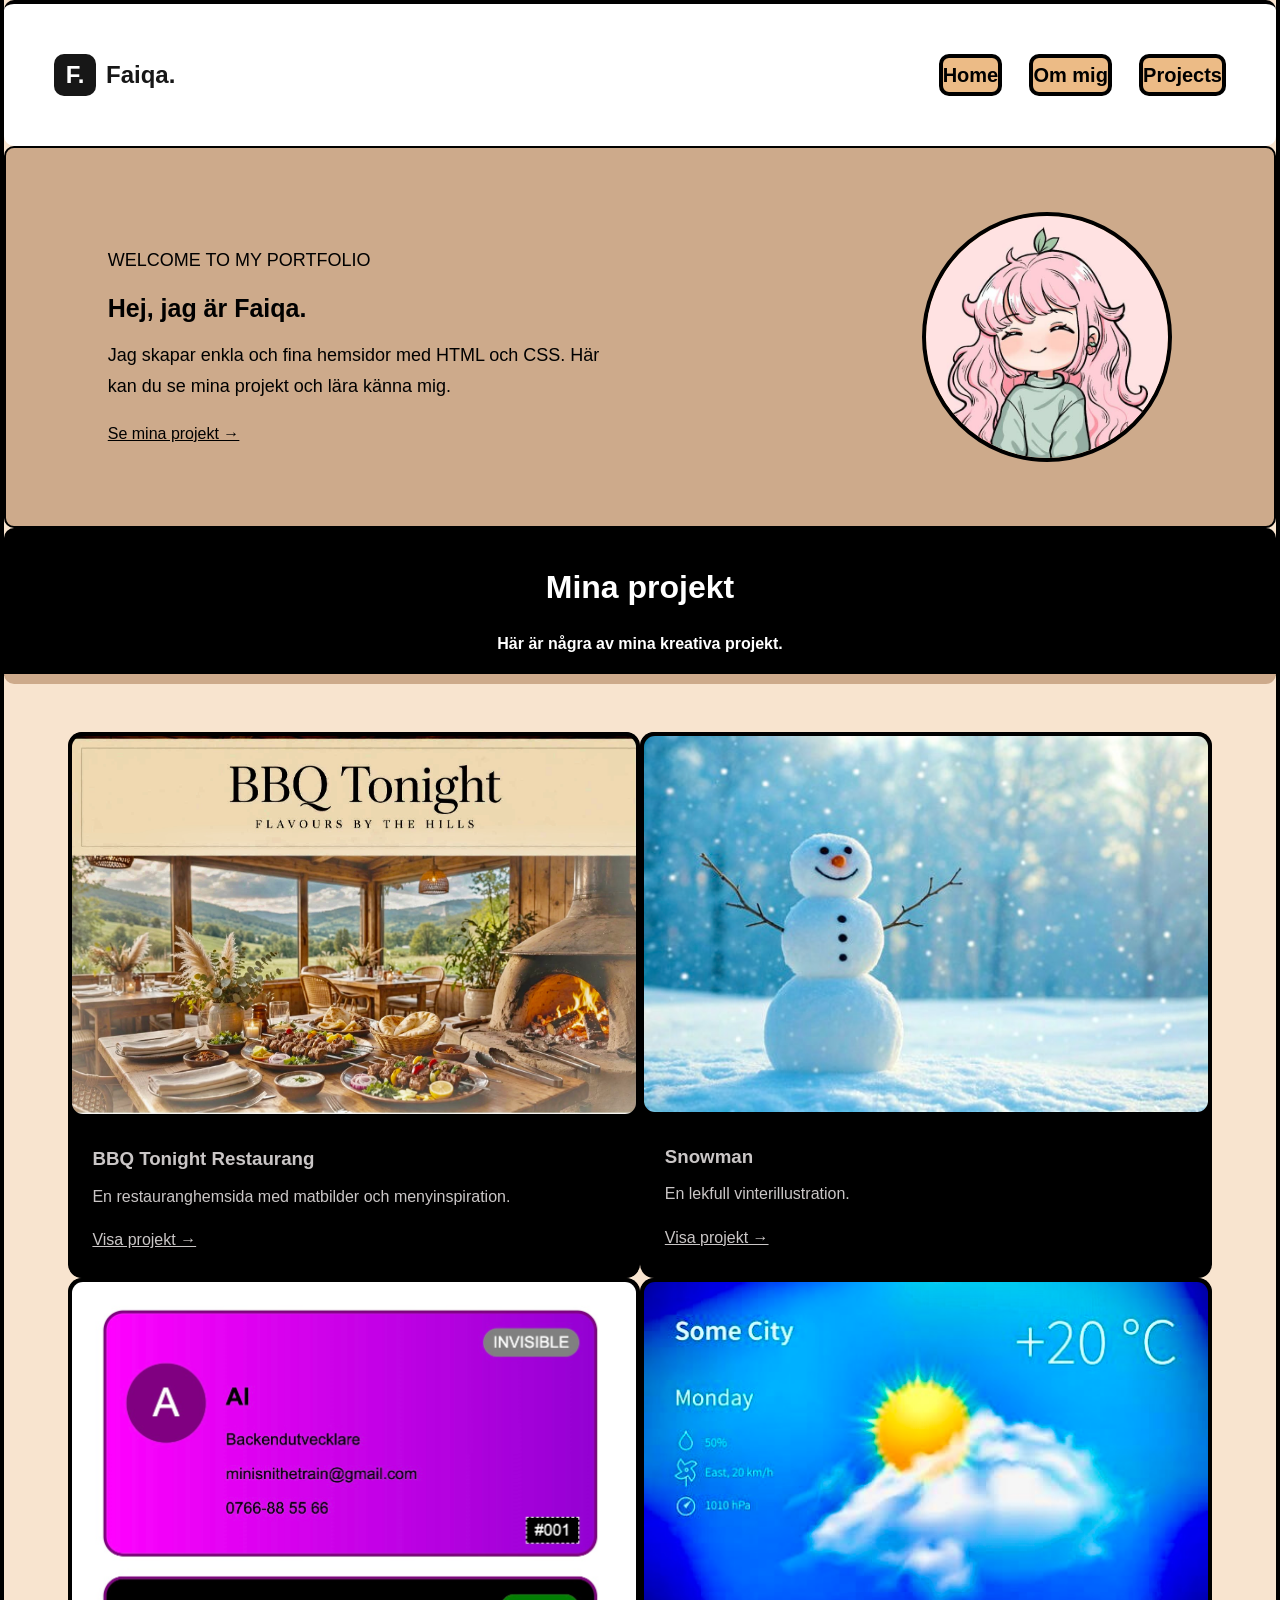
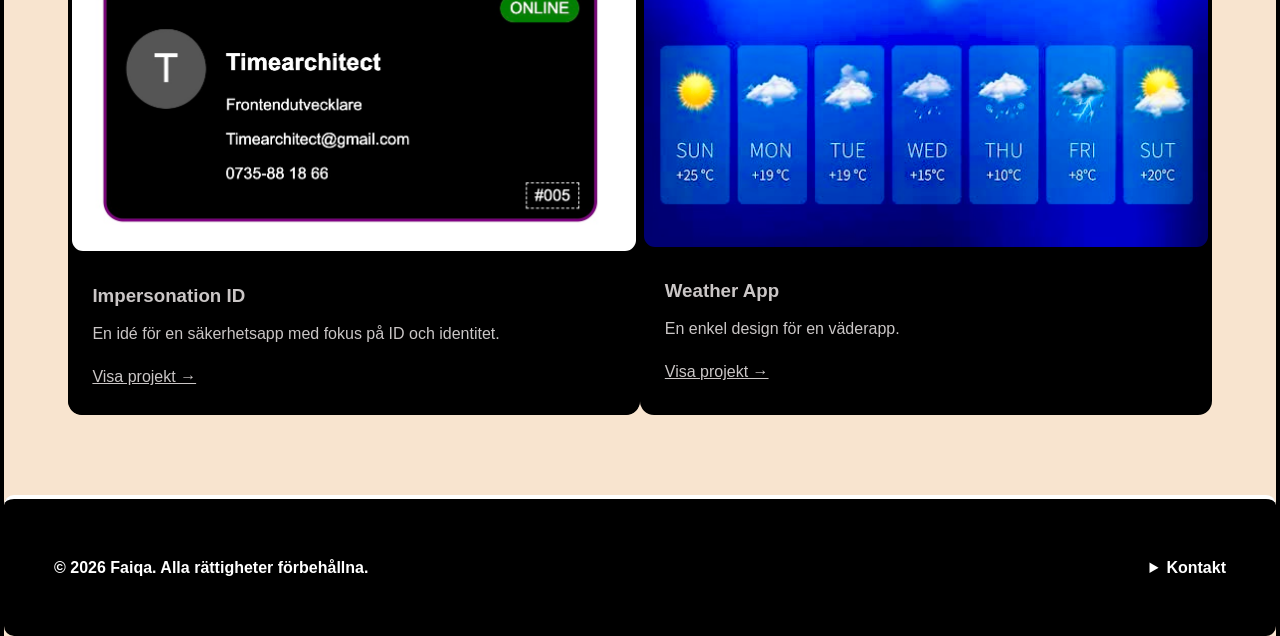
==== index.html @ 375c8a78 "first commit" ====
<!DOCTYPE html>
<html lang="en">
<head>
    <meta charset="UTF-8">
    <meta name="viewport" content="width=device-width, initial-scale=1.0">
    <meta name="description" content="Faiqa's portfolio showcasing web design and HTML and CSS projects.">
    <title>Faiqa | Portfolio</title>
    <link rel="icon" type="image/svg+xml" href="favicon.svg">
    <link rel="stylesheet" href="style.css">
</head>
<body>

<header>
    <a href="index.html" class="logo">
        <span class="logo-icon">F.</span>
        <span>Faiqa.</span>
    </a>


    <nav>
        <a href="index.html" aria-current="page">Home</a>
        <a href="about.html">Om mig</a>
        <a href="index.html">Projects</a>
    </nav>
</header>

<main>
    <section class="hero">
    <div class="hero-text">
        <p>WELCOME TO MY PORTFOLIO</p>
        <h1>Hej, jag är Faiqa.</h1>
        <p>
            Jag skapar enkla och fina hemsidor med HTML och CSS.
            Här kan du se mina projekt och lära känna mig.
        </p>
        <a class="project-link" href="index.html">
            Se mina projekt →
        </a>
    </div>

    <div class="profile-pic">
        <img src="images.jpeg" alt="Min profilbild">
    </div>
</section>

    <section id="projects">
        <div style="padding: 2rem 5% 0; background: black; border-radius: 10px; border-bottom:10px solid #cdaa8b;">
            <h2 class="section-title">Mina projekt</h2>
            <p style="text-align: center; color: white; font-weight: bold;">Här är några av mina kreativa projekt.</p>
        </div>

        <div class="gallery">
            <article class="card">
                <a href="Bbq tonight.html">
                    <img src="image1.jpg" alt="BBQ Tonight restaurangprojekt">
                </a>
                <div class="card-content">
                    <h3>BBQ Tonight Restaurang</h3>
                    <p>En restauranghemsida med matbilder och menyinspiration.</p>
                    <a class="project-link" href="Bbq tonight.html">Visa projekt →</a>
                </div>
            </article>
            <article class="card">
                <a href="snowman.html">
                    <img src="images3.jpg" alt="Snowman vinterillustration">
                </a>
                <div class="card-content">
                    <h3>Snowman</h3>
                    <p>En lekfull vinterillustration.</p>
                    <a class="project-link" href="snowman.html">Visa projekt →</a>
                </div>
            </article>

            <article class="card">
                <a href="id card.html">
                    <img src="imagee2.jpeg" alt="ID Card appdesign" style="width: 100%;height: 100%;">
                </a>
                <div class="card-content">
                    <h3>Impersonation ID</h3>
                    <p>En idé för en säkerhetsapp med fokus på ID och identitet.</p>
                    <a class="project-link" href="id card.html">Visa projekt →</a>
                </div>
            </article>


            <article class="card">
                <a href="weather.html">
                    <img src="images4.jpeg" alt="Weather app design">
                </a>
                <div class="card-content">
                    <h3>Weather App</h3>
                    <p>En enkel design för en väderapp.</p>
                    <a class="project-link" href="weather.html">Visa projekt →</a>
                </div>
            </article>
        </div>
    </section>
</main>

<footer>
    
    <p>© 2026 Faiqa. Alla rättigheter förbehållna.</p>
       <details> 
        <summary>Kontakt</summary>
           <p class="contact-item">
            <img src="mail icon.webp" class="contact-icon" alt="Email">
            <a href="mailto:faiqaa12@gmail.com">faiqaa12@gmail.com</a>
        </p>

        <p class="contact-item">
            <img src="telephone icon.webp" class="contact-icon" alt="Telefon">
            <a href="tel:0746448833">0746 44 88 33</a>
        </p>
    </details>
</footer>

</body>
</html>
---- style.css ----
* {
    box-sizing: border-box;
}

html {
    scroll-behavior: smooth;
}

body {
    margin: 0;
    font-family: Arial, Helvetica, sans-serif;
    color: var(--text-color);
    line-height: 1.7;
    background: #f8e4cf;
    border-left: 4px solid black;
    border-right: 4px solid black;
}

a {
    color: inherit;
}

img {
    display: block;
    max-width: 100%;
}

header {
    position: sticky;
    top: 0;
    z-index: 100;
    display: flex;
    align-items: center;
    justify-content: space-between;
    gap: 1rem;
    padding: 50px;
    background: #ffffff;
    border-top: 4px solid black;
    border-radius: 10px;
}

header h2 {
    margin: 0;
    color: var(--main-color);
    font-size: 1.5rem;
}
.logo {
    display: flex;
    align-items: center;
    gap: 10px;
    color: #171717;
    text-decoration: none;
    font-size: 1.5rem;
    font-weight: bold;
}

.logo-icon {
    display: flex;
    align-items: center;
    justify-content: center;
    width: 42px;
    height: 42px;
    border-radius: 10px;
    background: #171717;
    color: white;
    font-size: 1.5rem;
}

.logo:hover {
    color: #b68b5c;
}
nav {
    display: flex;
    align-items: center;
    gap: 1.7rem;
}

nav a {
    text-decoration: none;
    font-weight: 600;
    font-size: 20px;
    font-weight: bold;
    transition: color 0.3s;
    background: #ecbb86;
    border-radius: 10px;
    border: 4px solid black;
}

nav a:hover,
nav a:focus-visible {
    color: #ecbb86;
    background: #333333;
}
.hero {
     min-height: 360px;
    display: flex;
    align-items: center;
    justify-content: space-between;
    gap: 40px;
    padding: 4rem 8%;
    background:#cdaa8b;
   border: 2px solid black;
    border-radius: 10px;
}

.hero h1 {
    max-width: 700px;
    margin: 0 0 1rem;
    color: black;
    font-size: 25px;
    line-height: 1.15;
}

.hero p {
    max-width: 500px;
    font-size: 18px;
   color: black;
} 
.profile-pic {
    width: 250px;
    height: 250px;
    border-radius: 50%;
    overflow: hidden;
    border: 4px solid black;
    flex-shrink: 0;
}

.profile-pic img {
    width: 100%;
    height: 100%;
    object-fit: cover;
    border-radius: 50%;
    transition: transform 0.5s ease;
}

.profile-pic img:hover {
    transform: scale(1.1);
}

.section-title {
    margin: 0 0 0.5rem;
    color: black;
    font-size: 2rem;
    text-align: center;
    color: white;
    font-weight: bold;
}

.gallery {
    display: grid;
    grid-template-columns: repeat(2, minmax(0, 1fr));
    gap: var(--distance);
    padding: 3rem 5%;
    max-width: 1300px;
    margin: auto;
}

.card {
    overflow: hidden;
    background:black;
    color: rgb(202, 198, 198);
    border-radius: 14px;
    box-shadow: var(--shadow);
    transition: transform 0.3s, box-shadow 0.3s;
}

.card:hover {
    transform: translateY(-5px);
    box-shadow: 0 14px 32px rgba(0, 0, 0, 0.1);
}

.card > a {
    display: block;
    overflow: hidden;
    border:4px solid black;
    border-radius: 15px;
}

.card img {
    width: 100%;
    height: 100%;
    object-fit: cover;
    transition: transform 0.4s;
}

.card:hover img {
    transform: scale(1.03);
}

.card-content {
    padding: 1.3rem;
    border: 4px solid black;
    border-radius: 15px;
}

.card h3 {
    margin: 0 0 0.5rem;
    color:rgb(202, 198, 198);
}

.card p {
    margin: 0 0 1rem;
}
.project-layout .project-link {
    display: inline-block;
    margin-top: 15px;
    margin-right: 10px;
    padding: 12px 22px;
    background-color: black;
    color:#875422; 
    text-decoration: none;
    font-size: 16px;
    font-weight: 600;
    border-radius: 8px;
    border: 2px solid #222;
    transition: all 0.3s ease;
}


.project-layout .project-link:hover {
    background-color: white;
    color: #222;
    transform: translateY(-3px);
    box-shadow: 0 5px 12px rgba(0, 0, 0, 0.2);
}

.project-layout {
    display: flex;
    flex-direction: column;
    gap: 50px;
    padding: 50px;
    max-width: 800px;
    margin: auto;
    background: #cdaa8b;
    border: 2px solid black;
    border-radius: 12px;
}
.big-img {
    width: 100%;
    height: 500px;
    object-fit: cover;
    border-radius: 10px;
    border: 2px solid black;
}

.small-images {
    display: grid;
    grid-template-columns: repeat(3, minmax(0, 1fr));
    gap: 2rem;;
}

.small-images img {
    width: 100%;
    height: 100%;
    object-fit: cover;
    border-radius: 15px;
    border: 4px solid black;
    transition: transform 0.5s ease;
}
.small-images img:hover {
    transform: scale(1.1);
}

.about-text {
    max-width: 760px;
}

footer {
    display: flex;
    justify-content: space-between;
    align-items: center;
    flex-wrap: wrap;
    gap: 1rem;
    padding: 50px;
    margin-top: 2rem;
    background: black;
    border-top: 4px solid #ffffff;
    border-radius: 10px;
}

footer p {
    margin: 0.3rem 0;
    font-size: 16px;
    font-weight: bold;
    color: white;
}
footer p:hover{
    color: #6b492b;
}

details summary {
    cursor: pointer;
    font-weight: bold;
    color: white;
}
.contact-item {
    display: flex;
    align-items: center;
    gap: 8px;
}
.contact-icon {
    width: 22px;
    height: 22px;
    object-fit:cover;
    border: 2px solid #6b492b;
    border-radius: 50%;
    margin-right: 8px;
}

@media (max-width: 700px) {
    header {
        padding: 10px;
    }

    .hamburger {
        display: block;
    }
        nav {
    display: flex;
    align-items: center;
    gap: 15px;
}
    nav a {
        padding: 10pxpx;
        border-bottom: 1px solid #eeeeee;
    }

    .menu-toggle:checked ~ nav {
        display: flex;
    }

    .gallery {
        grid-template-columns: 1fr;
        padding: 2rem 5%;
    }

    .card img {
        height: 250px;
    }

    .hero {
        min-height: 300px;
        padding: 3rem 5%;
    }
    .profile-pic {
    width: 200px;
    height: 200px;
    border-radius: 50%;
    
}
.hero h1 {
    max-width: 500px;
    margin: 0 0 1rem;
    font-size: 18px;
    line-height: 1.15;
}

.hero p {
    max-width: 500px;
    font-size: 14px;
   
} 
    .project-layout {
        padding: 2rem 5%;
    }

    .small-images {
        grid-template-columns: 1fr;
    }

    .small-images img {
        height: 230px;
    }

    footer {
        align-items: flex-start;
        flex-direction: column;
    }
}
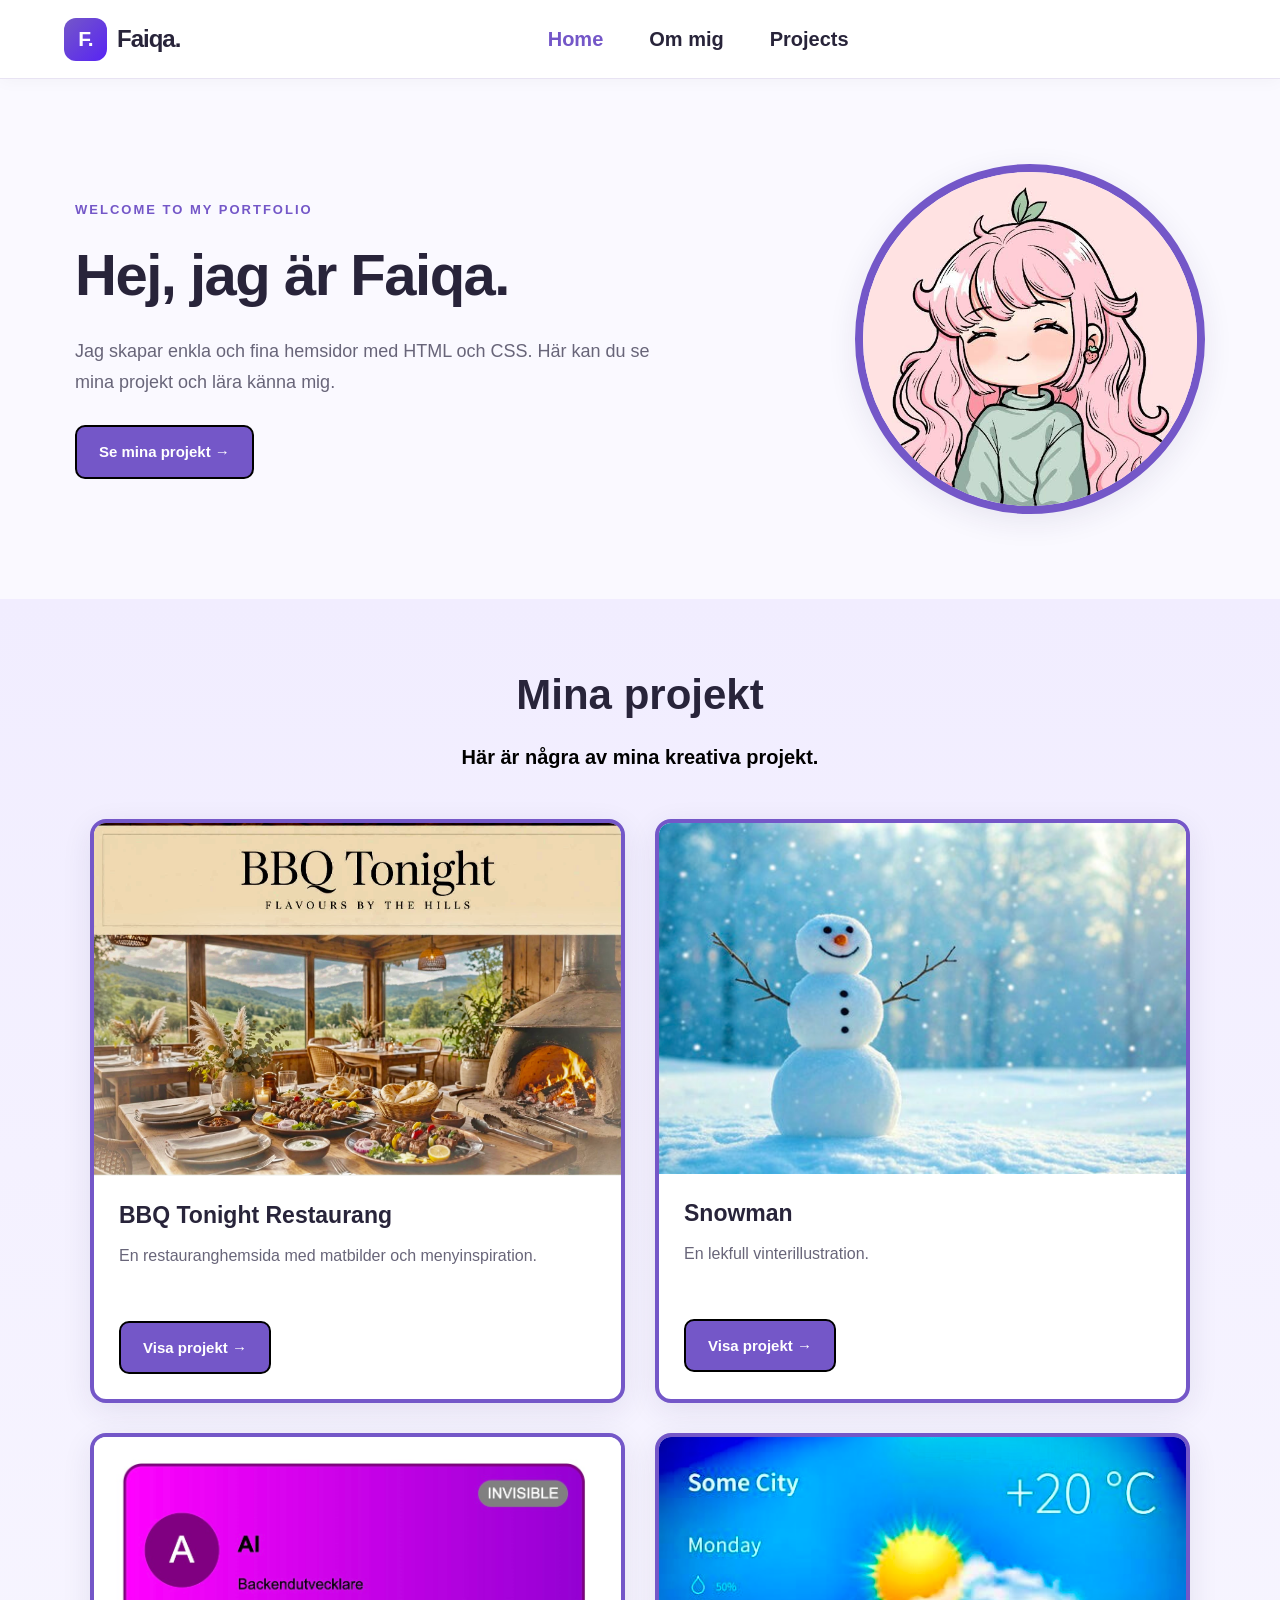
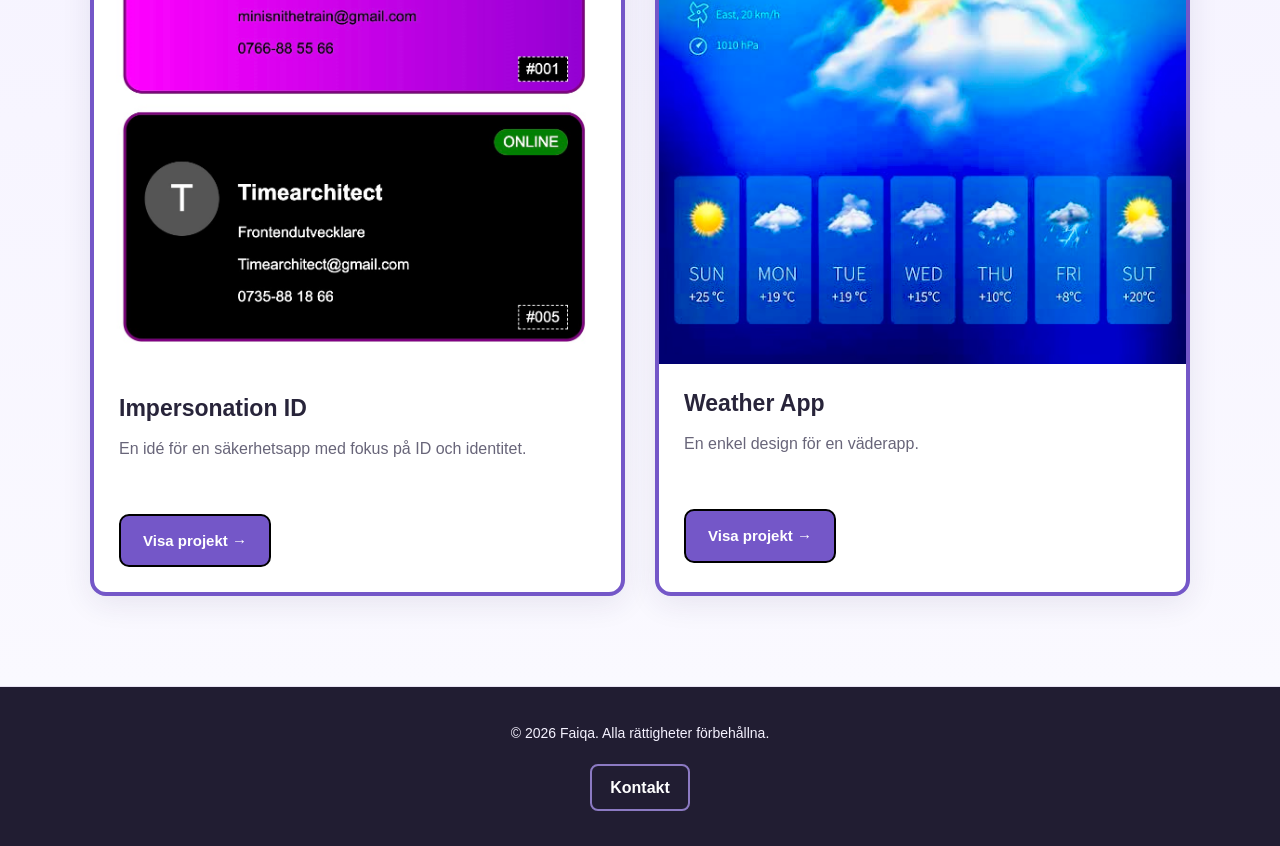
==== commit 1d003fce: "fixed mer" ====
--- a/index.html
+++ b/index.html
@@ -1,119 +1,139 @@
-
 <!DOCTYPE html>
-<html lang="en">
+<html lang="sv">
 <head>
     <meta charset="UTF-8">
     <meta name="viewport" content="width=device-width, initial-scale=1.0">
     <meta name="description" content="Faiqa's portfolio showcasing web design and HTML and CSS projects.">
+
     <title>Faiqa | Portfolio</title>
     <link rel="icon" type="image/svg+xml" href="favicon.svg">
+    <!-- Bootstrap CSS -->
+    <link
+        href="https://cdn.jsdelivr.net/npm/bootstrap@5.3.3/dist/css/bootstrap.min.css" rel="stylesheet">
     <link rel="stylesheet" href="style.css">
 </head>
 <body>
 
-<header>
-    <a href="index.html" class="logo">
-        <span class="logo-icon">F.</span>
-        <span>Faiqa.</span>
-    </a>
-
-
-    <nav>
-        <a href="index.html" aria-current="page">Home</a>
-        <a href="about.html">Om mig</a>
-        <a href="index.html">Projects</a>
+   <header class="site-header">
+    <nav class="navbar navbar-expand-md" aria-label="Huvudmeny">
+        <div class="container-fluid">
+            <a href="index.html" class="logo">
+                <span class="logo-icon">F.</span>
+                <span>Faiqa.</span>
+            </a>
+            <button
+                class="navbar-toggler hamburger"
+                type="button"
+                data-bs-toggle="collapse"
+                data-bs-target="#mainNavbar"
+                aria-controls="mainNavbar"
+                aria-expanded="false"
+                aria-label="Öppna eller stäng menyn">
+                <span class="navbar-toggler-icon"></span>
+            </button>
+            <div class="collapse navbar-collapse" id="mainNavbar">
+                <ul class="navbar-nav mx-auto topnav">
+                    <li class="nav-item"> <a class="nav-link" href="index.html" aria-current="page">Home</a></li>
+            <li class="nav-item"> <a class="nav-link" href="about.html">Om mig</a> </li>
+            <li class="nav-item"> <a class="nav-link" href="index.html">Projects</a></li>
+                </ul>
+            </div>
+        </div>
     </nav>
 </header>
 
-<main>
-    <section class="hero">
-    <div class="hero-text">
-        <p>WELCOME TO MY PORTFOLIO</p>
-        <h1>Hej, jag är Faiqa.</h1>
-        <p>
-            Jag skapar enkla och fina hemsidor med HTML och CSS.
-            Här kan du se mina projekt och lära känna mig.
-        </p>
-        <a class="project-link" href="index.html">
-            Se mina projekt →
-        </a>
-    </div>
+    <main>
+        <section class="hero">
+            <div class="hero-text">
+                <p class="hero-label">WELCOME TO MY PORTFOLIO</p>
+                <h1>Hej, jag är Faiqa.</h1>
+                <p>Jag skapar enkla och fina hemsidor med HTML och CSS.
+                    Här kan du se mina projekt och lära känna mig. </p>
 
-    <div class="profile-pic">
-        <img src="images.jpeg" alt="Min profilbild">
-    </div>
-</section>
+                <a class="project-link" href="#projects"> Se mina projekt → </a>
+            </div>
+            <div class="profile-pic"> <img src="images.jpeg" alt="Faiqas profilbild"> </div>
+        </section>
 
-    <section id="projects">
-        <div style="padding: 2rem 5% 0; background: black; border-radius: 10px; border-bottom:10px solid #cdaa8b;">
-            <h2 class="section-title">Mina projekt</h2>
-            <p style="text-align: center; color: white; font-weight: bold;">Här är några av mina kreativa projekt.</p>
-        </div>
+        <section id="projects">
+        <div class="projects-heading">
+        <h2 class="section-title">Mina projekt</h2>
+        <p style=" color: black; font-size: 20px; text-align: center; font-weight: bold;">
+                    Här är några av mina kreativa projekt.
+                </p>
+            </div>
+       <div class="gallery">
 
-        <div class="gallery">
-            <article class="card">
-                <a href="Bbq tonight.html">
-                    <img src="image1.jpg" alt="BBQ Tonight restaurangprojekt">
-                </a>
-                <div class="card-content">
+                <article class="card">
+                <a href="Bbq tonight.html" class="card-image-link">
+                <img src="image1.jpg" alt="BBQ Tonight restaurangprojekt">
+                    </a>
+                    <div class="card-content">
                     <h3>BBQ Tonight Restaurang</h3>
-                    <p>En restauranghemsida med matbilder och menyinspiration.</p>
-                    <a class="project-link" href="Bbq tonight.html">Visa projekt →</a>
-                </div>
-            </article>
-            <article class="card">
-                <a href="snowman.html">
-                    <img src="images3.jpg" alt="Snowman vinterillustration">
-                </a>
-                <div class="card-content">
-                    <h3>Snowman</h3>
-                    <p>En lekfull vinterillustration.</p>
-                    <a class="project-link" href="snowman.html">Visa projekt →</a>
-                </div>
-            </article>
+                <p> En restauranghemsida med matbilder och menyinspiration.</p>
+             <a class="project-link" href="Bbq tonight.html">  Visa projekt →</a>
+           </div>
+        </article>
 
             <article class="card">
-                <a href="id card.html">
-                    <img src="imagee2.jpeg" alt="ID Card appdesign" style="width: 100%;height: 100%;">
-                </a>
-                <div class="card-content">
-                    <h3>Impersonation ID</h3>
-                    <p>En idé för en säkerhetsapp med fokus på ID och identitet.</p>
-                    <a class="project-link" href="id card.html">Visa projekt →</a>
-                </div>
-            </article>
+           <a href="snowman.html" class="card-image-link">
+            <img src="images3.jpg" alt="Snowman vinterillustration">
+                    </a>
+              <div class="card-content">
+             <h3>Snowman</h3>
+             <p> En lekfull vinterillustration.</p>
+             <a class="project-link" href="snowman.html"> Visa projekt → </a>
+           </div>
+        </article>
 
+        <article class="card">
+         <a href="id card.html" class="card-image-link">
+        <img src="imagee2.jpeg" alt="ID Card appdesign">
+            </a>
+            <div class="card-content">
+           <h3>Impersonation ID</h3>
+         <p> En idé för en säkerhetsapp med fokus  på ID och identitet.</p>
+        <a class="project-link" href="id card.html"> Visa projekt → </a>
+          </div>
+         </article>
 
-            <article class="card">
-                <a href="weather.html">
-                    <img src="images4.jpeg" alt="Weather app design">
-                </a>
-                <div class="card-content">
-                    <h3>Weather App</h3>
-                    <p>En enkel design för en väderapp.</p>
-                    <a class="project-link" href="weather.html">Visa projekt →</a>
-                </div>
-            </article>
-        </div>
-    </section>
-</main>
+          <article class="card">
+          <a href="weather.html" class="card-image-link">
+           <img src="images4.jpeg" alt="Weather app design">
+             </a>
+           <div class="card-content">
+          <h3>Weather App</h3>
+         <p> En enkel design för en väderapp.</p>
+        <a class="project-link" href="weather.html"> Visa projekt → </a>
+      </div>
+     </article>
+    </div>
+        </section>
+    </main>
+    
+    <footer id="contact">
+          <p>© 2026 Faiqa. Alla rättigheter förbehållna.</p>
+    <details>
+       <summary>Kontakt</summary>
+       <div class="contact-details">
 
-<footer>
-    
-    <p>© 2026 Faiqa. Alla rättigheter förbehållna.</p>
-       <details> 
-        <summary>Kontakt</summary>
-           <p class="contact-item">
-            <img src="mail icon.webp" class="contact-icon" alt="Email">
-            <a href="mailto:faiqaa12@gmail.com">faiqaa12@gmail.com</a>
-        </p>
+       <p class="contact-item">
+      <img src="mail icon.webp" class="contact-icon" alt="mail">
+     <a href="mailto:faiqaa12@gmail.com">faiqaa12@gmail.com</a>
+    </p>
 
-        <p class="contact-item">
-            <img src="telephone icon.webp" class="contact-icon" alt="Telefon">
-            <a href="tel:0746448833">0746 44 88 33</a>
-        </p>
-    </details>
-</footer>
+    <p class="contact-item">
+    <img src="telephone icon.webp"class="contact-icon" alt="telephone">
+     <a href="tel:0746448833">0746 44 88 33</a>
+     </p>
+  </div>
+   </details>
+    </footer>
+
+    <!-- Bootstrap JavaScript -->
+    <script
+        src="https://cdn.jsdelivr.net/npm/bootstrap@5.3.3/dist/js/bootstrap.bundle.min.js">
+    </script>
 
 </body>
 </html>
--- a/style.css
+++ b/style.css
@@ -1,384 +1,557 @@
-
-
+:root {
+    --primary-color: #7457c8;
+    --primary-dark: #5940a5;
+    --secondary-color: #f1edff;
+    --background-color: #faf9ff;
+    --text-color: #28243a;
+    --muted-color: #686579;
+    --white-color: #ffffff;
+    --border-color: #e8e3f3;
+    --shadow: 0 8px 30px rgba(47, 35, 87, 0.09);
+    --border-radius: 16px;
+}
 * {
+    margin: 0;
+    padding: 0;
     box-sizing: border-box;
 }
-
 html {
     scroll-behavior: smooth;
-}
-
+    scroll-padding-top: 90px;
+}
 body {
-    margin: 0;
     font-family: Arial, Helvetica, sans-serif;
+    background-color: var(--background-color);
     color: var(--text-color);
     line-height: 1.7;
-    background: #f8e4cf;
-    border-left: 4px solid black;
-    border-right: 4px solid black;
-}
-
-a {
-    color: inherit;
-}
-
+    overflow-wrap: break-word;
+}
 img {
     display: block;
     max-width: 100%;
-}
-
-header {
+    height: auto;
+}
+a {
+    color: var(--primary-color);
+    text-decoration: none;
+    transition: color 0.3s ease;
+}
+a:hover {
+    color: var(--primary-dark);
+}
+a:focus-visible,
+button:focus-visible,
+summary:focus-visible {
+    outline: 3px solid var(--primary-color);
+    outline-offset: 4px;
+}
+h1,h2,h3 {
+    line-height: 1.25;
+    color: var(--text-color);
+}
+p {
+    margin-bottom: 16px;
+}
+
+.site-header {
     position: sticky;
     top: 0;
-    z-index: 100;
+    z-index: 1000;
+    background-color: rgba(255, 255, 255, 0.97);
+    border-bottom: 1px solid var(--border-color);
+    box-shadow: 0 3px 15px rgba(0, 0, 0, 0.03);
+}
+.site-header .navbar {
+    min-height: 78px;
+    padding: 12px 5%;
+ 
+}
+.site-header .container-fluid {
+    padding: 0;
+}
+.logo {
+    display: inline-flex;
+    align-items: center;
+    gap: 10px;
+    color: var(--text-color);
+    font-size: 24px;
+    font-weight: 800;
+    letter-spacing: -1px;
+}
+.logo:hover {
+    color: var(--primary-color);
+}
+.logo-icon {
+    display: inline-flex;
+    align-items: center;
+    justify-content: center;
+    width: 43px;
+    height: 43px;
+    border-radius: 12px;
+    color: var(--white-color);
+    background: linear-gradient(135deg,  var(--primary-color), #5824f4);
+    font-size: 21px;
+}
+.topnav {
+    gap: 18px;
+}
+.topnav .nav-link {
+    position: relative;
+    padding: 10px 14px !important;
+    color: var(--text-color);
+    transition: color 0.3s ease;
+    font-weight: bold;
+    font-size: 20px;
+}
+.topnav .nav-link:hover,
+.topnav .nav-link[aria-current="page"] {
+    color: var(--primary-color);
+}
+.topnav .nav-link::after {
+    position: absolute;
+    right: 14px;
+    bottom: 3px;
+    left: 14px;
+    height: 2px;
+    background-color: var(--primary-color);
+    content: "";
+    transform: scaleX(0);
+    transform-origin: left;
+    transition: transform 0.3s ease;
+}
+.hamburger {
+    border: 3px solid var(--white-color);
+    border-radius: 10px;
+    padding: 8px 10px;
+}
+.hamburger:focus {
+    box-shadow: none;
+}
+.hero {
     display: flex;
     align-items: center;
     justify-content: space-between;
-    gap: 1rem;
-    padding: 50px;
-    background: #ffffff;
-    border-top: 4px solid black;
-    border-radius: 10px;
-}
-
-header h2 {
-    margin: 0;
-    color: var(--main-color);
-    font-size: 1.5rem;
-}
-.logo {
-    display: flex;
-    align-items: center;
-    gap: 10px;
-    color: #171717;
-    text-decoration: none;
-    font-size: 1.5rem;
-    font-weight: bold;
-}
-
-.logo-icon {
-    display: flex;
+    gap: 60px;
+    max-width: 1200px;
+    min-height: 520px;
+    margin: 0 auto;
+    padding: 80px 35px;
+}
+.hero-text {
+    flex: 1;
+    max-width: 650px;
+}
+.hero-label,
+.eyebrow {
+    margin-bottom: 18px;
+    color: var(--primary-color);
+    font-size: 13px;
+    font-weight: 800;
+    letter-spacing: 2px;
+}
+.hero h1 {
+    margin-bottom: 24px;
+    font-size: clamp(36px, 5vw, 58px);
+    font-weight: 800;
+    letter-spacing: -1.5px;
+}
+.hero-text > p:not(.hero-label) {
+    max-width: 600px;
+    margin-bottom: 28px;
+    color: var(--muted-color);
+    font-size: 18px;
+}
+.profile-pic {
+    flex: 0 1 350px;
+    min-width: 0;
+}
+.profile-pic img {
+    width: 100%;
+    object-fit: cover;
+    border: 8px solid var(--primary-color);
+    border-radius: 50%;
+    box-shadow: var(--shadow);
+    background-color: var(--secondary-color);
+    transition: transform 0.3s ease;
+}
+.profile-pic img:hover {
+    transform: translateY(-5px);
+}
+.project-link {
+    display: inline-flex;
     align-items: center;
     justify-content: center;
-    width: 42px;
-    height: 42px;
+    gap: 8px;
+    padding: 12px 22px;
+    border: 2px solid black;
     border-radius: 10px;
-    background: #171717;
-    color: white;
-    font-size: 1.5rem;
-}
-
-.logo:hover {
-    color: #b68b5c;
-}
-nav {
-    display: flex;
+    background-color: var(--primary-color);
+    color: var(--white-color);
+    font-size: 15px;
+    font-weight: 700;
+    transition:
+        background-color 0.3s ease,
+        color 0.3s ease,
+        transform 0.3s ease,
+        box-shadow 0.3s ease;
+}
+.project-link:hover {
+    background-color: black;
+    border-color: var(--primary-color);
+    color: var(--white-color);
+    transform: translateY(-2px);
+    box-shadow: 0 6px 18px rgba(89, 64, 165, 0.2);
+}
+.text-link {
+    display: inline-block;
+    margin-top: 16px;
+    font-weight: 700;
+}
+.back-link {
+    margin-left: 15px;
+}
+#projects {
+    padding: 70px 5% 90px;
+    background: linear-gradient(180deg, #f1edff 0%, #faf9ff 100%);
+}
+.projects-heading {
+    max-width: 750px;
+    margin: 0 auto 45px;
+    text-align: center;
+}
+.section-title {
+    margin-bottom: 18px;
+    font-size: clamp(30px, 4vw, 42px);
+    font-weight: 800;
+}
+.projects-heading p {
+    color: var(--muted-color);
+}
+.gallery {
+    display: grid;
+    grid-template-columns: repeat(2, minmax(0, 1fr));
+    gap: 30px;
+    max-width: 1100px;
+    margin: 0 auto;
+}
+.card {
+    overflow: hidden;
+    border: 4px solid var(--primary-color);
+    border-radius: var(--border-radius);
+    background-color: var(--white-color);
+    box-shadow: var(--shadow);
+    transition: transform 0.3s ease, box-shadow 0.3s ease;
+}
+.card:hover {
+    transform: translateY(-6px);
+    box-shadow: 0 16px 35px rgba(47, 35, 87, 0.14);
+}
+.card-image-link {
+    display: block;
+    width: 100%;
+    overflow: hidden;
+    background-color: var(--secondary-color);
+}
+.card-image-link img {
+    width: 100%;
+    height: auto;
+    object-fit: cover;
+    transition: transform 0.4s ease;
+}
+.card:hover .card-image-link img {
+    transform: scale(1.04);
+}
+.card-content {
+    padding: 25px;
+}
+.card-content h3 {
+    margin-bottom: 12px;
+    font-size: 23px;
+    font-weight: 750;
+}
+.card-content p {
+    min-height: 55px;
+    color: var(--muted-color);
+}
+.card-content .project-link {
+    margin-top: 8px;
+}
+.about-layout {
+    display: grid;
+    grid-template-columns: minmax(0, 1.2fr) minmax(280px, 0.8fr);
     align-items: center;
-    gap: 1.7rem;
-}
-
-nav a {
-    text-decoration: none;
-    font-weight: 600;
-    font-size: 20px;
-    font-weight: bold;
-    transition: color 0.3s;
-    background: #ecbb86;
-    border-radius: 10px;
-    border: 4px solid black;
-}
-
-nav a:hover,
-nav a:focus-visible {
-    color: #ecbb86;
-    background: #333333;
-}
-.hero {
-     min-height: 360px;
-    display: flex;
-    align-items: center;
-    justify-content: space-between;
-    gap: 40px;
-    padding: 4rem 8%;
-    background:#cdaa8b;
-   border: 2px solid black;
-    border-radius: 10px;
-}
-
-.hero h1 {
-    max-width: 700px;
-    margin: 0 0 1rem;
-    color: black;
+    gap: 65px;
+    max-width: 1150px;
+    min-height: 650px;
+    margin: 0 auto;
+    padding: 80px 35px;
+}
+.about-text h1 {
+    margin-bottom: 25px;
+    font-size: clamp(36px, 5vw, 48px);
+    font-weight: 800;
+}
+.about-text > p:not(.eyebrow) {
+    color: var(--muted-color);
+    font-size: 16px;
+}
+.about-text h2 {
+    margin-top: 35px;
+    margin-bottom: 18px;
     font-size: 25px;
-    line-height: 1.15;
-}
-
-.hero p {
-    max-width: 500px;
-    font-size: 18px;
-   color: black;
-} 
-.profile-pic {
-    width: 250px;
-    height: 250px;
-    border-radius: 50%;
-    overflow: hidden;
-    border: 4px solid black;
-    flex-shrink: 0;
-}
-
-.profile-pic img {
+    font-weight: 750;
+}
+.skills-list {
+    margin-bottom: 30px;
+    padding-left: 22px;
+}
+.skills-list li {
+    margin-bottom: 12px;
+    padding-left: 5px;
+    color: var(--muted-color);
+}
+.skills-list strong {
+    color: var(--text-color);
+}
+.about-figure {
+    margin: 0;
+    padding: 15px;
+    border: 4px solid var(--primary-color);
+    border-radius: 22px;
+    background-color: var(--white-color);
+    box-shadow: var(--shadow);
+}
+.about-figure picture {
+    display: block;
+}
+.about-figure img {
+    width: 100%;
+    max-height: 480px;
+    aspect-ratio: 4 / 5; 
+    object-fit: cover;
+    border-radius: 14px;
+    background-color: var(--secondary-color);
+}
+.about-figure figcaption {
+    padding: 15px 5px 5px;
+    color: var(--muted-color);
+    font-size: 14px;
+    text-align: center;
+}
+.project-layout {
+    max-width: 800px;
+    margin: 0 auto;
+    padding: 65px 35px 90px;
+}
+.project-intro {
+    max-width: 800px;
+    margin: 0 auto 35px;
+    text-align: center;
+}
+.project-intro h1 {
+    margin-bottom: 20px;
+    font-size: clamp(32px, 5vw, 48px);
+    font-weight: 800;
+}
+.project-main-image {
+    margin: 0 auto 35px;
+}
+.project-main-image img {
     width: 100%;
     height: 100%;
     object-fit: cover;
-    border-radius: 50%;
-    transition: transform 0.5s ease;
-}
-
-.profile-pic img:hover {
-    transform: scale(1.1);
-}
-
-.section-title {
-    margin: 0 0 0.5rem;
-    color: black;
-    font-size: 2rem;
+    border: 4px solid var(--primary-color);
+    border-radius: 20px;
+    background-color: var(--secondary-color);
+    box-shadow: var(--shadow);
+}
+.project-main-image figcaption {
+    margin-top: 12px;
+    color: var(--muted-color);
+    font-size: 14px;
     text-align: center;
-    color: white;
-    font-weight: bold;
-}
-
-.gallery {
-    display: grid;
-    grid-template-columns: repeat(2, minmax(0, 1fr));
-    gap: var(--distance);
-    padding: 3rem 5%;
-    max-width: 1300px;
-    margin: auto;
-}
-
-.card {
-    overflow: hidden;
-    background:black;
-    color: rgb(202, 198, 198);
-    border-radius: 14px;
-    box-shadow: var(--shadow);
-    transition: transform 0.3s, box-shadow 0.3s;
-}
-
-.card:hover {
-    transform: translateY(-5px);
-    box-shadow: 0 14px 32px rgba(0, 0, 0, 0.1);
-}
-
-.card > a {
-    display: block;
-    overflow: hidden;
-    border:4px solid black;
-    border-radius: 15px;
-}
-
-.card img {
-    width: 100%;
-    height: 100%;
-    object-fit: cover;
-    transition: transform 0.4s;
-}
-
-.card:hover img {
-    transform: scale(1.03);
-}
-
-.card-content {
-    padding: 1.3rem;
-    border: 4px solid black;
-    border-radius: 15px;
-}
-
-.card h3 {
-    margin: 0 0 0.5rem;
-    color:rgb(202, 198, 198);
-}
-
-.card p {
-    margin: 0 0 1rem;
-}
-.project-layout .project-link {
-    display: inline-block;
-    margin-top: 15px;
-    margin-right: 10px;
-    padding: 12px 22px;
-    background-color: black;
-    color:#875422; 
-    text-decoration: none;
-    font-size: 16px;
-    font-weight: 600;
-    border-radius: 8px;
-    border: 2px solid #222;
-    transition: all 0.3s ease;
-}
-
-
-.project-layout .project-link:hover {
-    background-color: white;
-    color: #222;
-    transform: translateY(-3px);
-    box-shadow: 0 5px 12px rgba(0, 0, 0, 0.2);
-}
-
-.project-layout {
-    display: flex;
-    flex-direction: column;
-    gap: 50px;
-    padding: 50px;
-    max-width: 800px;
-    margin: auto;
-    background: #cdaa8b;
-    border: 2px solid black;
-    border-radius: 12px;
-}
-.big-img {
-    width: 100%;
-    height: 500px;
-    object-fit: cover;
-    border-radius: 10px;
-    border: 2px solid black;
-}
-
-.small-images {
+}
+.project-gallery {
     display: grid;
     grid-template-columns: repeat(3, minmax(0, 1fr));
-    gap: 2rem;;
-}
-
-.small-images img {
+    gap: 20px;
+    margin-bottom: 50px;
+}
+.project-gallery img {
     width: 100%;
-    height: 100%;
+    height: 220px;
     object-fit: cover;
-    border-radius: 15px;
-    border: 4px solid black;
-    transition: transform 0.5s ease;
-}
-.small-images img:hover {
-    transform: scale(1.1);
-}
-
-.about-text {
-    max-width: 760px;
-}
-
+    border: 4px solid var(--primary-color);
+    border-radius: 14px;
+    background-color: var(--secondary-color);
+    transition: transform 0.3s ease;
+}
+.project-gallery img:hover {
+    transform: translateY(-4px);
+}
+.project-description {
+    max-width: 850px;
+    margin: 0 auto;
+    padding: 35px;
+    border: 4px solid var(--primary-color);
+    border-radius: var(--border-radius);
+    background-color: var(--white-color);
+    box-shadow: var(--shadow);
+}
+.project-description h2 {
+    margin-bottom: 20px;
+    font-size: 29px;
+    font-weight: 800;
+}
+.project-description p {
+    color: var(--muted-color);
+}
+.project-description h3 {
+    margin-top: 28px;
+    margin-bottom: 15px;
+    font-size: 22px;
+    font-weight: 750;
+}
+.project-description ul {
+    display: flex;
+    flex-wrap: wrap;
+    gap: 12px;
+    margin-bottom: 30px;
+    padding: 0;
+    list-style: none;
+}
+.project-description ul li {
+    padding: 8px 14px;
+    border: 1px solid var(--border-color);
+    border-radius: 8px;
+    background-color: var(--secondary-color);
+    color: var(--primary-dark);
+    font-size: 14px;
+    font-weight: 600;
+}
 footer {
-    display: flex;
-    justify-content: space-between;
-    align-items: center;
-    flex-wrap: wrap;
-    gap: 1rem;
-    padding: 50px;
-    margin-top: 2rem;
-    background: black;
-    border-top: 4px solid #ffffff;
-    border-radius: 10px;
-}
-
-footer p {
-    margin: 0.3rem 0;
-    font-size: 16px;
-    font-weight: bold;
-    color: white;
-}
-footer p:hover{
-    color: #6b492b;
-}
-
-details summary {
+    padding: 35px 20px;
+    border-top: 1px solid var(--border-color);
+    background-color: #211d32;
+    color: #f5f2ff;
+    text-align: center;
+}
+footer > p {
+    margin-bottom: 18px;
+    font-size: 14px;
+}
+footer details {
+    max-width: 350px;
+    margin: 0 auto;
+}
+footer summary {
+    display: inline-block;
+    padding: 8px 18px;
+    border: 2px solid #8c7ac3;
+    border-radius: 8px;
+    color: var(--white-color);
+    font-weight: 700;
     cursor: pointer;
-    font-weight: bold;
-    color: white;
+    transition: background-color 0.3s ease;
+}
+footer summary:hover {
+    background-color: #39314f;
+}
+.contact-details {
+    padding-top: 20px;
 }
 .contact-item {
     display: flex;
     align-items: center;
-    gap: 8px;
+    flex-direction: row;
+    gap: 12px;
+    justify-content: flex-start;
+    margin-bottom: 15px;
+}
+.contact-item a {
+    color: #e4dcff;
+    overflow-wrap: anywhere;
+}
+.contact-item a:hover {
+    color: var(--white-color);
+    text-decoration: underline;
 }
 .contact-icon {
-    width: 22px;
-    height: 22px;
-    object-fit:cover;
-    border: 2px solid #6b492b;
+    width: 35px;
+    height: 35px;
+    object-fit: cover;
     border-radius: 50%;
-    margin-right: 8px;
-}
-
-@media (max-width: 700px) {
-    header {
-        padding: 10px;
-    }
-
-    .hamburger {
-        display: block;
-    }
-        nav {
-    display: flex;
-    align-items: center;
-    gap: 15px;
-}
-    nav a {
-        padding: 10pxpx;
-        border-bottom: 1px solid #eeeeee;
-    }
-
-    .menu-toggle:checked ~ nav {
-        display: flex;
-    }
-
-    .gallery {
+    border: 2px solid var(--border-color);
+}
+
+  @media (max-width: 768px) {
+    .hero {
+        flex-direction: column-reverse;
+        gap: 25px;
+        padding: 35px 15px;
+        text-align: center;
+    }
+
+    .profile-pic {
+        flex: none;
+        width: 65%;
+        max-width: 250px;
+    }
+
+    .hero h1 {
+        font-size: 30px;
+    }
+
+    .gallery,
+    .about-layout {
         grid-template-columns: 1fr;
-        padding: 2rem 5%;
-    }
-
-    .card img {
-        height: 250px;
-    }
-
-    .hero {
-        min-height: 300px;
-        padding: 3rem 5%;
-    }
-    .profile-pic {
-    width: 200px;
-    height: 200px;
-    border-radius: 50%;
-    
-}
-.hero h1 {
-    max-width: 500px;
-    margin: 0 0 1rem;
-    font-size: 18px;
-    line-height: 1.15;
-}
-
-.hero p {
-    max-width: 500px;
-    font-size: 14px;
-   
+    } 
+
+    .about-layout {
+        gap: 30px;
+        padding: 40px 15px;
+    }
+
+    .about-figure {
+        max-width: 350px;
+        margin: 0 auto;
+    }
+
+     #projects {
+        padding: 40px 15px;
+    }
+
+    .project-layout {
+        padding: 35px 15px;
+    }
+
+    .project-description {
+        padding: 20px 15px;
+    }
+
+    .project-gallery img {
+        height: auto;
+        aspect-ratio: 4 / 3;
+        width: 200px;
+        height: 200px;
+    }  
+
+    .card-content p {
+        min-height: auto;
+    }
+
+    .section-title {
+        font-size: 28px;
+    }
+
+    .topnav .nav-link {
+        font-size: 16px;
+    }
+
+    .contact-item a {
+        overflow-wrap: anywhere;
+    }
 } 
-    .project-layout {
-        padding: 2rem 5%;
-    }
-
-    .small-images {
-        grid-template-columns: 1fr;
-    }
-
-    .small-images img {
-        height: 230px;
-    }
-
-    footer {
-        align-items: flex-start;
-        flex-direction: column;
-    }
-}
 
 
                 
